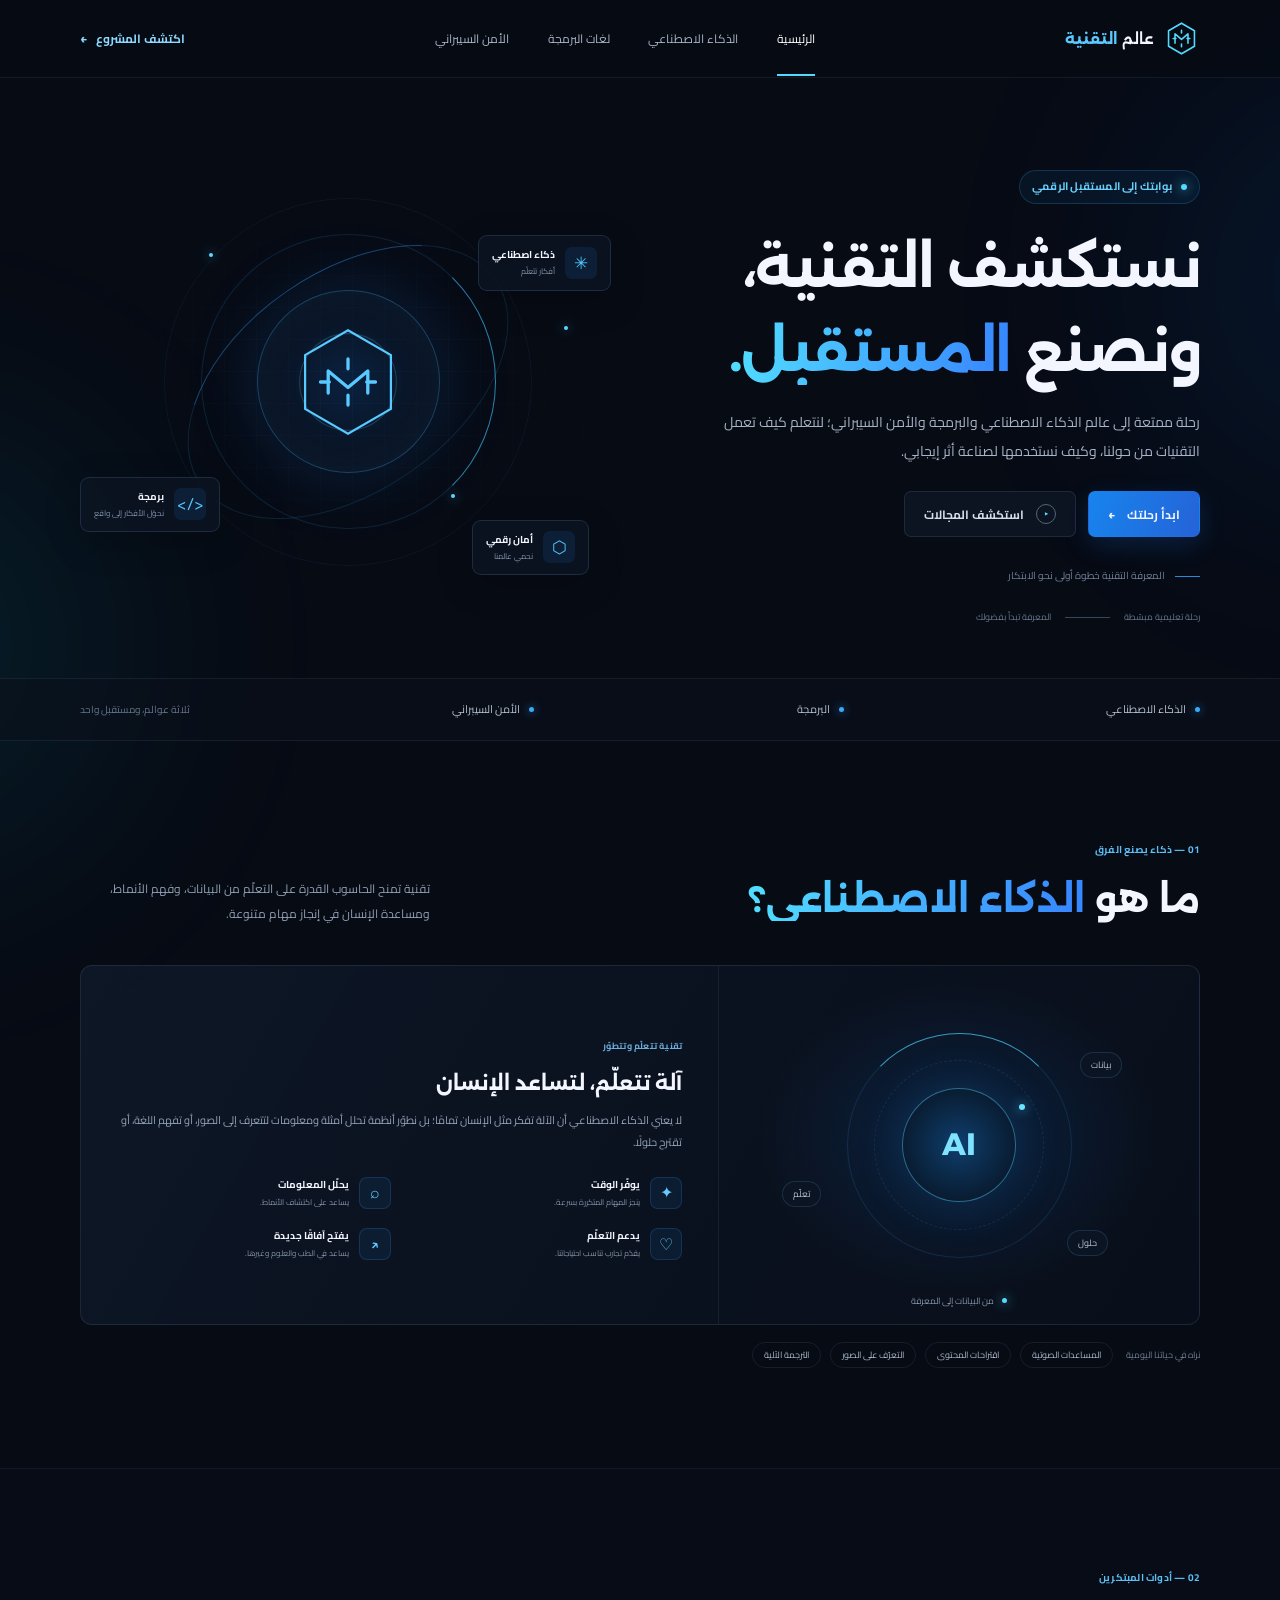
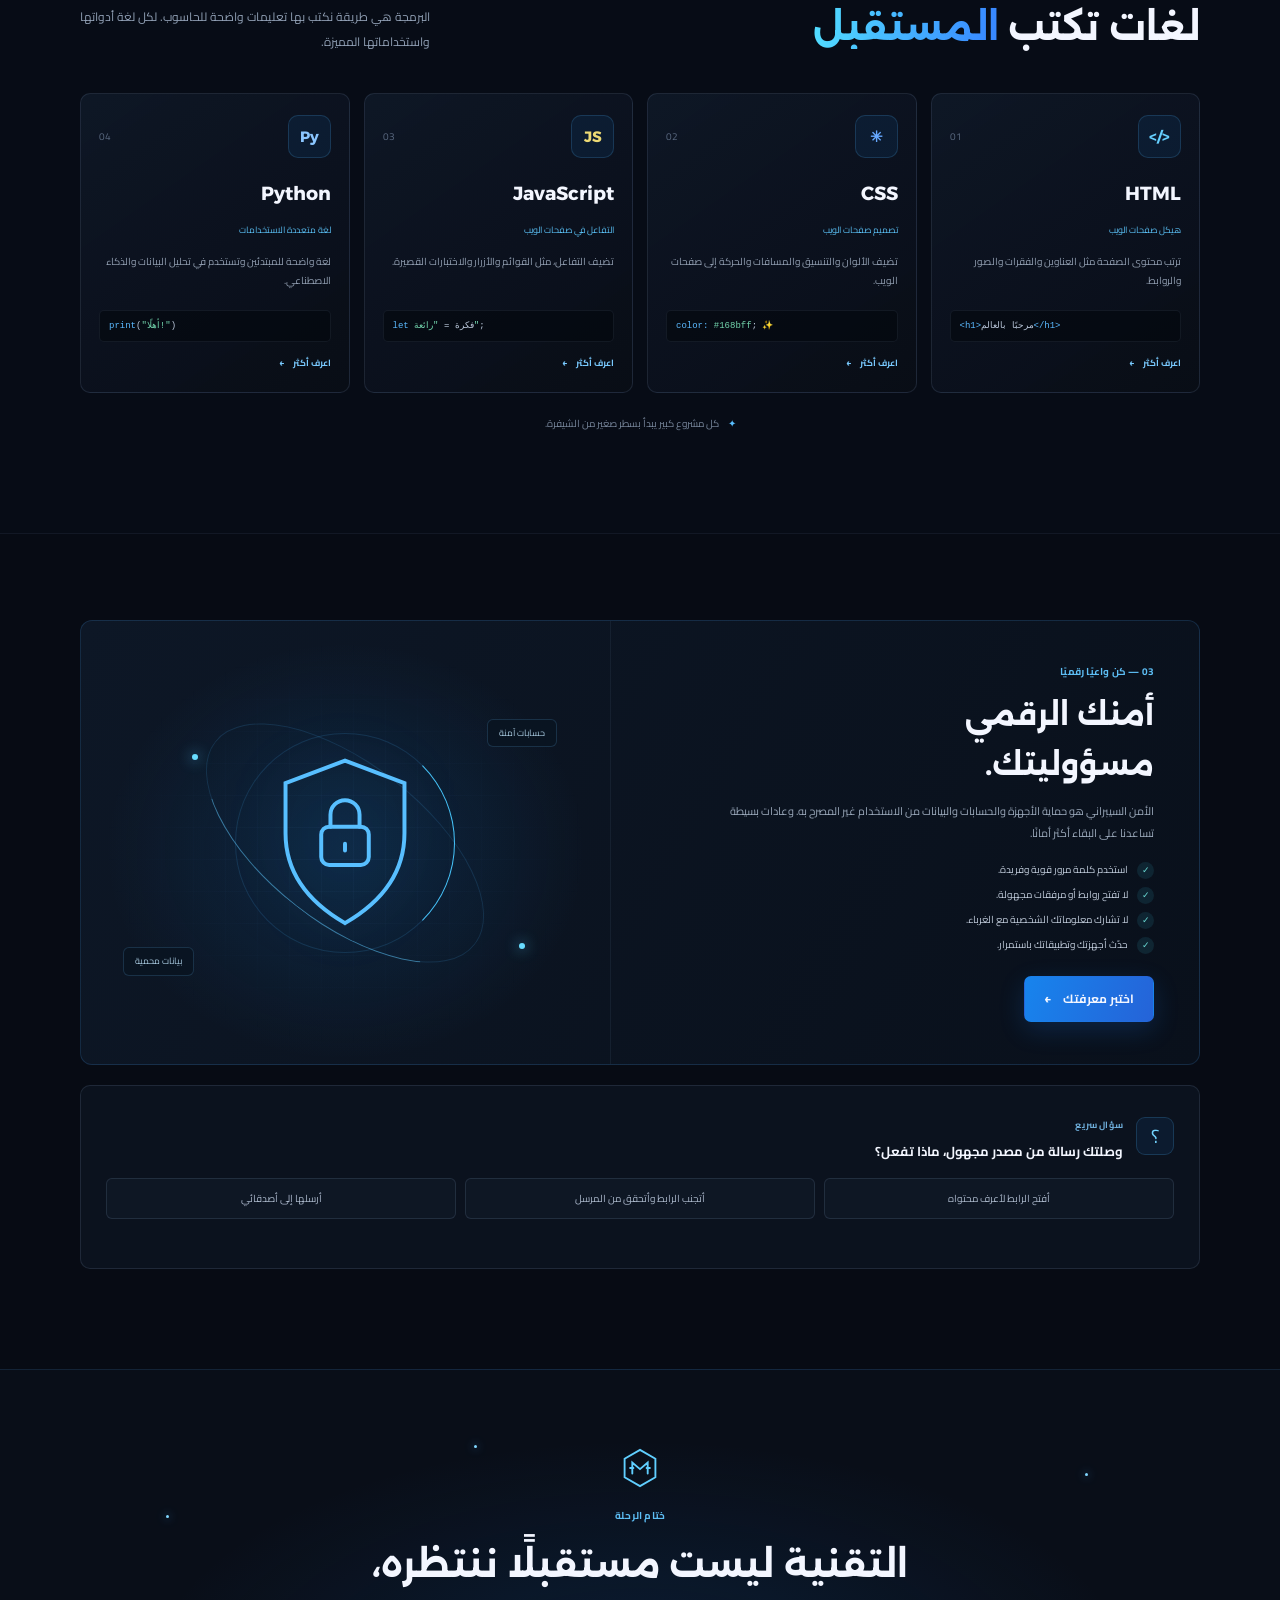
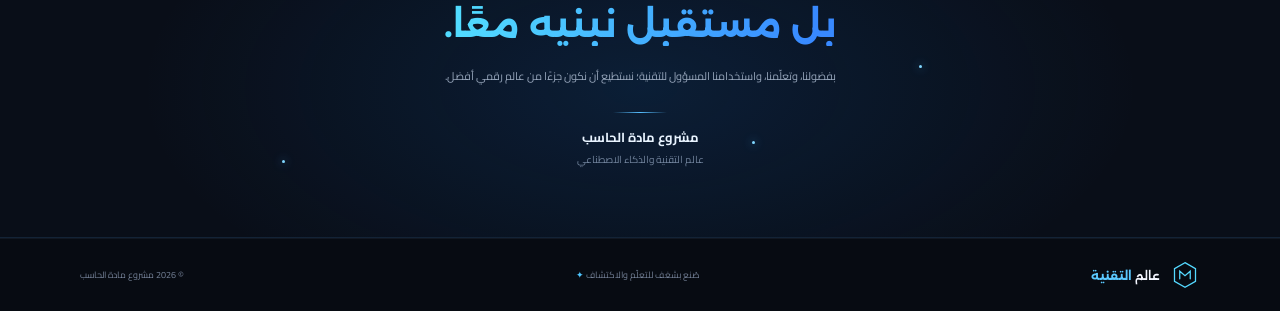
==== home.html @ 77f39cfc "Add files via upload" ====
<!DOCTYPE html>
<html lang="ar" dir="rtl">
<head>
  <meta charset="UTF-8">
  <meta name="viewport" content="width=device-width, initial-scale=1.0">
  <meta name="theme-color" content="#070b14">
  <meta name="description" content="رحلة تعليمية مبسطة لاستكشاف الذكاء الاصطناعي والبرمجة والأمن السيبراني.">
  <title>عالم التقنية والذكاء الاصطناعي</title>
  <link rel="preconnect" href="https://fonts.googleapis.com">
  <link rel="preconnect" href="https://fonts.gstatic.com" crossorigin>
  <link href="https://fonts.googleapis.com/css2?family=Alexandria:wght@400;500;600;700;800&family=Cairo:wght@400;500;600;700;800&display=swap" rel="stylesheet">
  <link rel="stylesheet" href="style.css">
</head>
<body>
  <div class="page-glow page-glow-one" aria-hidden="true"></div>
  <div class="page-glow page-glow-two" aria-hidden="true"></div>

  <header class="site-header">
    <div class="container header-inner">
      <a class="brand" href="#الرئيسية" aria-label="عالم التقنية والذكاء الاصطناعي - الصفحة الرئيسية">
        <span class="brand-mark" aria-hidden="true">
          <svg viewBox="0 0 40 40" fill="none"><path d="M20 3.5 34 11.6v16.8L20 36.5 6 28.4V11.6L20 3.5Z" stroke="currentColor" stroke-width="1.7"/><path d="M13 25V15l7 6 7-6v10M11 20h3m12 0h3m-9-9v3m0 12v3" stroke="currentColor" stroke-width="1.7" stroke-linecap="round" stroke-linejoin="round"/></svg>
        </span>
        <span class="brand-name">عالم <b>التقنية</b></span>
      </a>

      <button class="menu-toggle" type="button" aria-label="فتح قائمة التنقل" aria-expanded="false" aria-controls="main-nav">
        <span></span><span></span><span></span>
      </button>

      <nav class="main-nav" id="main-nav" aria-label="التنقل الرئيسي">
        <a class="nav-link active" href="#الرئيسية">الرئيسية</a>
        <a class="nav-link" href="#الذكاء-الاصطناعي">الذكاء الاصطناعي</a>
        <a class="nav-link" href="#البرمجة">لغات البرمجة</a>
        <a class="nav-link" href="#الأمن-السيبراني">الأمن السيبراني</a>
      </nav>
      <a class="header-cta" href="#المشروع">اكتشف المشروع <span aria-hidden="true">←</span></a>
    </div>
  </header>

  <main>
    <section class="hero section" id="الرئيسية">
      <div class="container hero-layout">
        <div class="hero-copy reveal">
          <span class="eyebrow"><span class="eyebrow-dot"></span> بوابتك إلى المستقبل الرقمي</span>
          <h1>نستكشف التقنية،<br>ونصنع <span class="gradient-text">المستقبل.</span></h1>
          <p class="hero-description">رحلة ممتعة إلى عالم الذكاء الاصطناعي والبرمجة والأمن السيبراني؛ لنتعلم كيف تعمل التقنيات من حولنا، وكيف نستخدمها لصناعة أثر إيجابي.</p>
          <div class="hero-actions">
            <a class="button button-primary" href="#الذكاء-الاصطناعي">ابدأ رحلتك <span aria-hidden="true">←</span></a>
            <a class="button button-quiet" href="#البرمجة"><span class="play-icon" aria-hidden="true">▶</span> استكشف المجالات</a>
          </div>
          <div class="hero-note"><span class="note-line"></span> المعرفة التقنية خطوة أولى نحو الابتكار</div>
        </div>

        <div class="hero-art reveal" aria-label="رسم توضيحي لشبكة تقنية مضيئة" role="img">
          <div class="orbit orbit-one"></div>
          <div class="orbit orbit-two"></div>
          <div class="orbit orbit-three"></div>
          <div class="art-grid"></div>
          <div class="art-center">
            <svg viewBox="0 0 120 120" fill="none" aria-hidden="true">
              <path d="M60 13 99 35.5v49L60 107 21 84.5v-49L60 13Z" stroke="currentColor" stroke-width="2"/>
              <path d="M42 70V50l18 15 18-15v20M35 60h8m34 0h8M60 39v9m0 24v9" stroke="currentColor" stroke-width="3" stroke-linecap="round" stroke-linejoin="round"/>
              <circle cx="60" cy="60" r="44" stroke="currentColor" stroke-opacity=".22"/>
            </svg>
          </div>
          <div class="floating-chip chip-ai"><span class="chip-icon">✳</span><span><b>ذكاء اصطناعي</b><small>أفكار تتعلّم</small></span></div>
          <div class="floating-chip chip-code"><span class="code-symbol">&lt;/&gt;</span><span><b>برمجة</b><small>نحوّل الأفكار إلى واقع</small></span></div>
          <div class="floating-chip chip-shield"><span class="shield-symbol">⬡</span><span><b>أمان رقمي</b><small>نحمي عالمنا</small></span></div>
          <span class="spark spark-one"></span><span class="spark spark-two"></span><span class="spark spark-three"></span>
        </div>
      </div>
      <div class="hero-bottom container">
        <span>رحلة تعليمية مبسّطة</span><span class="hero-bottom-line"></span><span>المعرفة تبدأ بفضولك</span>
      </div>
    </section>

    <section class="intro-strip" aria-label="موضوعات الموقع">
      <div class="container strip-inner">
        <span><i class="strip-dot"></i> الذكاء الاصطناعي</span><span><i class="strip-dot"></i> البرمجة</span><span><i class="strip-dot"></i> الأمن السيبراني</span><span class="strip-caption">ثلاثة عوالم، ومستقبل واحد</span>
      </div>
    </section>

    <section class="section content-section" id="الذكاء-الاصطناعي">
      <div class="container">
        <div class="section-heading reveal">
          <div><span class="section-kicker">01 — ذكاء يصنع الفرق</span><h2>ما هو <span class="gradient-text">الذكاء الاصطناعي؟</span></h2></div>
          <p>تقنية تمنح الحاسوب القدرة على التعلّم من البيانات، وفهم الأنماط، ومساعدة الإنسان في إنجاز مهام متنوعة.</p>
        </div>
        <div class="ai-feature-card reveal">
          <div class="ai-visual">
            <div class="ai-ring ring-a"></div><div class="ai-ring ring-b"></div>
            <div class="ai-core"><span>AI</span><i></i></div>
            <span class="ai-node node-a">بيانات</span><span class="ai-node node-b">تعلّم</span><span class="ai-node node-c">حلول</span>
            <div class="ai-visual-caption"><span class="live-dot"></span> من البيانات إلى المعرفة</div>
          </div>
          <div class="ai-feature-copy">
            <span class="mini-label">تقنية تتعلّم وتتطوّر</span>
            <h3>آلة تتعلّم، لتساعد الإنسان</h3>
            <p>لا يعني الذكاء الاصطناعي أن الآلة تفكر مثل الإنسان تمامًا؛ بل نطوّر أنظمة تحلل أمثلة ومعلومات لتتعرف إلى الصور، أو تفهم اللغة، أو تقترح حلولًا.</p>
            <div class="benefit-grid">
              <div class="benefit"><span class="benefit-icon">✦</span><span><b>يوفّر الوقت</b><small>ينجز المهام المتكررة بسرعة.</small></span></div>
              <div class="benefit"><span class="benefit-icon">⌕</span><span><b>يحلّل المعلومات</b><small>يساعد على اكتشاف الأنماط.</small></span></div>
              <div class="benefit"><span class="benefit-icon">♡</span><span><b>يدعم التعلّم</b><small>يقدّم تجارب تناسب احتياجاتنا.</small></span></div>
              <div class="benefit"><span class="benefit-icon">↗</span><span><b>يفتح آفاقًا جديدة</b><small>يساعد في الطب والعلوم وغيرها.</small></span></div>
            </div>
          </div>
        </div>
        <div class="example-row reveal"><span class="example-label">نراه في حياتنا اليومية</span><span class="example-pill">المساعدات الصوتية</span><span class="example-pill">اقتراحات المحتوى</span><span class="example-pill">التعرّف على الصور</span><span class="example-pill">الترجمة الآلية</span></div>
      </div>
    </section>

    <section class="section content-section programming-section" id="البرمجة">
      <div class="container">
        <div class="section-heading reveal">
          <div><span class="section-kicker">02 — أدوات المبتكرين</span><h2>لغات تكتب <span class="gradient-text">المستقبل</span></h2></div>
          <p>البرمجة هي طريقة نكتب بها تعليمات واضحة للحاسوب. لكل لغة أدواتها واستخداماتها المميزة.</p>
        </div>
        <div class="language-grid">
          <article class="language-card html-card reveal">
            <div class="language-top"><span class="language-icon">&lt;/&gt;</span><span class="language-number">01</span></div>
            <h3>HTML</h3><span class="language-type">هيكل صفحات الويب</span>
            <p>ترتب محتوى الصفحة مثل العناوين والفقرات والصور والروابط.</p>
            <div class="code-sample"><span>&lt;h1&gt;</span>مرحبًا بالعالم<span>&lt;/h1&gt;</span></div>
            <button class="text-button detail-toggle" type="button" aria-expanded="false">اعرف أكثر <span aria-hidden="true">←</span></button>
            <p class="language-detail" hidden>تخيّل HTML مثل هيكل المنزل؛ فهي تحدد العناصر التي تظهر في صفحة الويب.</p>
          </article>
          <article class="language-card css-card reveal">
            <div class="language-top"><span class="language-icon">✳</span><span class="language-number">02</span></div>
            <h3>CSS</h3><span class="language-type">تصميم صفحات الويب</span>
            <p>تضيف الألوان والتنسيق والمسافات والحركة إلى صفحات الويب.</p>
            <div class="code-sample"><span>color:</span> <b>#168bff</b>; <span>✨</span></div>
            <button class="text-button detail-toggle" type="button" aria-expanded="false">اعرف أكثر <span aria-hidden="true">←</span></button>
            <p class="language-detail" hidden>CSS مثل الديكور والألوان؛ تجعل الصفحة أجمل وأسهل في الاستخدام على الشاشات المختلفة.</p>
          </article>
          <article class="language-card js-card reveal">
            <div class="language-top"><span class="language-icon">JS</span><span class="language-number">03</span></div>
            <h3>JavaScript</h3><span class="language-type">التفاعل في صفحات الويب</span>
            <p>تضيف التفاعل، مثل القوائم والأزرار والاختبارات القصيرة.</p>
            <div class="code-sample"><span>let</span> فكرة = <b>"رائعة"</b>;</div>
            <button class="text-button detail-toggle" type="button" aria-expanded="false">اعرف أكثر <span aria-hidden="true">←</span></button>
            <p class="language-detail" hidden>JavaScript تجعل الصفحة تستجيب للمستخدم، وتنفذ أفعالًا عند الضغط أو الاختيار.</p>
          </article>
          <article class="language-card python-card reveal">
            <div class="language-top"><span class="language-icon">Py</span><span class="language-number">04</span></div>
            <h3>Python</h3><span class="language-type">لغة متعددة الاستخدامات</span>
            <p>لغة واضحة للمبتدئين وتستخدم في تحليل البيانات والذكاء الاصطناعي.</p>
            <div class="code-sample"><span>print</span>(<b>"أهلًا!"</b>)</div>
            <button class="text-button detail-toggle" type="button" aria-expanded="false">اعرف أكثر <span aria-hidden="true">←</span></button>
            <p class="language-detail" hidden>تتميّز Python بسهولة قراءة أوامرها، وتساعد على بناء تطبيقات وأدوات في مجالات كثيرة.</p>
          </article>
        </div>
        <p class="programming-note"><span>✦</span> كل مشروع كبير يبدأ بسطر صغير من الشيفرة.</p>
      </div>
    </section>

    <section class="section content-section cyber-section" id="الأمن-السيبراني">
      <div class="container">
        <div class="cyber-card reveal">
          <div class="cyber-copy">
            <span class="section-kicker">03 — كن واعيًا رقميًا</span>
            <h2>أمنك الرقمي<br>مسؤوليتك.</h2>
            <p>الأمن السيبراني هو حماية الأجهزة والحسابات والبيانات من الاستخدام غير المصرح به. وعادات بسيطة تساعدنا على البقاء أكثر أمانًا.</p>
            <ul class="safety-list">
              <li><span>✓</span> استخدم كلمة مرور قوية وفريدة.</li>
              <li><span>✓</span> لا تفتح روابط أو مرفقات مجهولة.</li>
              <li><span>✓</span> لا تشارك معلوماتك الشخصية مع الغرباء.</li>
              <li><span>✓</span> حدّث أجهزتك وتطبيقاتك باستمرار.</li>
            </ul>
            <a class="button button-primary" href="#اختبر-معرفتك">اختبر معرفتك <span aria-hidden="true">←</span></a>
          </div>
          <div class="cyber-art" aria-label="رسم توضيحي لقفل يحمي البيانات" role="img">
            <div class="cyber-grid"></div>
            <div class="cyber-orbit cyber-orbit-one"></div><div class="cyber-orbit cyber-orbit-two"></div>
            <div class="cyber-shield">
              <svg viewBox="0 0 120 140" fill="none" aria-hidden="true"><path d="M60 8 105 25v38c0 31-19 53-45 68C34 116 15 94 15 63V25L60 8Z" stroke="currentColor" stroke-width="3"/><rect x="42" y="58" width="36" height="29" rx="6" stroke="currentColor" stroke-width="3"/><path d="M49 58v-9a11 11 0 0 1 22 0v9m-11 13v5" stroke="currentColor" stroke-width="3" stroke-linecap="round"/></svg>
            </div>
            <span class="cyber-tag tag-one">حسابات آمنة</span><span class="cyber-tag tag-two">بيانات محمية</span>
            <span class="cyber-pulse pulse-one"></span><span class="cyber-pulse pulse-two"></span>
          </div>
        </div>
        <div class="quiz-card reveal" id="اختبر-معرفتك">
          <div class="quiz-heading"><span class="quiz-icon">؟</span><div><span class="mini-label">سؤال سريع</span><h3>وصلتك رسالة من مصدر مجهول، ماذا تفعل؟</h3></div></div>
          <div class="quiz-options" role="group" aria-label="اختر التصرف الأكثر أمانًا">
            <button type="button" class="quiz-option" data-correct="false">أفتح الرابط لأعرف محتواه</button>
            <button type="button" class="quiz-option" data-correct="true">أتجنب الرابط وأتحقق من المرسل</button>
            <button type="button" class="quiz-option" data-correct="false">أرسلها إلى أصدقائي</button>
          </div>
          <p class="quiz-feedback" aria-live="polite"></p>
        </div>
      </div>
    </section>

    <section class="project-section" id="المشروع">
      <div class="project-stars" aria-hidden="true"><i></i><i></i><i></i><i></i><i></i><i></i></div>
      <div class="container project-content reveal">
        <span class="project-mark"><svg viewBox="0 0 40 40" fill="none" aria-hidden="true"><path d="M20 3.5 34 11.6v16.8L20 36.5 6 28.4V11.6L20 3.5Z" stroke="currentColor" stroke-width="1.7"/><path d="M13 25V15l7 6 7-6v10M11 20h3m12 0h3" stroke="currentColor" stroke-width="1.7" stroke-linecap="round"/></svg></span>
        <span class="section-kicker">ختام الرحلة</span>
        <h2>التقنية ليست مستقبلًا ننتظره،<br><span class="gradient-text">بل مستقبل نبنيه معًا.</span></h2>
        <p>بفضولنا، وتعلّمنا، واستخدامنا المسؤول للتقنية؛ نستطيع أن نكون جزءًا من عالم رقمي أفضل.</p>
        <div class="project-divider"></div>
        <span class="project-title">مشروع مادة الحاسب</span>
        <span class="project-subtitle">عالم التقنية والذكاء الاصطناعي</span>
      </div>
    </section>
  </main>

  <footer class="site-footer">
    <div class="container footer-inner">
      <a class="brand footer-brand" href="#الرئيسية"><span class="brand-mark" aria-hidden="true"><svg viewBox="0 0 40 40" fill="none"><path d="M20 3.5 34 11.6v16.8L20 36.5 6 28.4V11.6L20 3.5Z" stroke="currentColor" stroke-width="1.7"/><path d="M13 25V15l7 6 7-6v10" stroke="currentColor" stroke-width="1.7" stroke-linecap="round"/></svg></span><span class="brand-name">عالم <b>التقنية</b></span></a>
      <p>صُنع بشغف للتعلّم والاكتشاف <span>✦</span></p>
      <span class="footer-copy">© <span id="current-year"></span> مشروع مادة الحاسب</span>
    </div>
  </footer>
  <button class="back-to-top" type="button" aria-label="العودة إلى أعلى الصفحة">↑</button>
  <script src="script.js"></script>
</body>
</html>
---- style.css ----
/* ألوان وأنماط أساسية للموقع */
:root {
  color-scheme: dark;
  --background: #070b14;
  --surface: #0c1220;
  --surface-light: #111a2b;
  --text: #f3f6ff;
  --muted: #9aa8bd;
  --blue: #2494ff;
  --cyan: #54d9ff;
  --line: rgba(149, 179, 220, .14);
  --font: "Cairo", "Alexandria", Tahoma, sans-serif;
}

* { box-sizing: border-box; }
html { scroll-behavior: smooth; scroll-padding-top: 92px; }
body { margin: 0; background: var(--background); color: var(--text); font-family: var(--font); line-height: 1.8; overflow-x: hidden; }
body.menu-open { overflow: hidden; }
a { color: inherit; text-decoration: none; }
button { color: inherit; font: inherit; }
::selection { color: #fff; background: #167fe0; }
.container { width: min(1120px, calc(100% - 48px)); margin-inline: auto; }
.section { position: relative; }
.page-glow { position: fixed; z-index: -1; width: 420px; height: 420px; border-radius: 50%; filter: blur(130px); opacity: .11; pointer-events: none; }
.page-glow-one { top: 8%; right: -300px; background: #0876ff; }
.page-glow-two { bottom: 5%; left: -310px; background: #00c6ed; }
.gradient-text { color: #53c5ff; background: linear-gradient(100deg, #51dbff 5%, #3889ff 94%); -webkit-background-clip: text; background-clip: text; -webkit-text-fill-color: transparent; }

/* رأس الصفحة والتنقل */
.site-header { position: sticky; z-index: 20; top: 0; height: 78px; border-bottom: 1px solid rgba(151, 174, 207, .1); background: rgba(7, 11, 20, .84); backdrop-filter: blur(18px); }
.header-inner, .main-nav, .brand, .header-cta { display: flex; align-items: center; }
.header-inner { height: 100%; justify-content: space-between; gap: 24px; }
.brand { flex-shrink: 0; gap: 10px; }
.brand-mark { width: 37px; height: 37px; color: var(--cyan); }
.brand-mark svg, .project-mark svg { width: 100%; height: 100%; }
.brand-name { font-family: "Alexandria", var(--font); font-size: 15px; font-weight: 600; }
.brand-name b { color: #5bc9ff; font-weight: 700; }
.main-nav { height: 100%; gap: clamp(18px, 3vw, 40px); }
.nav-link { position: relative; color: #aab5c7; font-size: 12px; transition: color .2s ease; }
.nav-link:hover, .nav-link.active { color: #fff; }
.nav-link.active::after { position: absolute; right: 0; bottom: -27px; left: 0; height: 2px; background: var(--cyan); content: ""; }
.header-cta { gap: 9px; color: #8cdaff; font-size: 12px; font-weight: 700; }
.header-cta span, .button span, .text-button span { transition: transform .2s ease; }
.header-cta:hover span, .button:hover span, .text-button:hover span { transform: translateX(-4px); }
.menu-toggle { display: none; }

/* واجهة البداية ورسوماتها المولدة باستخدام CSS وSVG */
.hero { min-height: 600px; padding: 76px 0 24px; }
.hero-layout { display: grid; min-height: 455px; grid-template-columns: 1.02fr .98fr; align-items: center; gap: 26px; }
.hero-copy { position: relative; z-index: 2; padding-bottom: 8px; }
.eyebrow, .section-kicker, .mini-label { color: #67cff9; font-size: 11px; font-weight: 700; letter-spacing: .2px; }
.eyebrow { display: inline-flex; align-items: center; gap: 9px; padding: 6px 12px; border: 1px solid rgba(60, 170, 239, .21); border-radius: 99px; background: rgba(23, 111, 173, .1); }
.eyebrow-dot, .live-dot { width: 6px; height: 6px; border-radius: 50%; background: #53d9ff; box-shadow: 0 0 12px #53d9ff; }
h1, h2, h3, p { margin-top: 0; }
.hero h1 { margin: 21px 0 15px; font-family: "Alexandria", var(--font); font-size: clamp(38px, 5vw, 56px); font-weight: 700; line-height: 1.5; letter-spacing: -1.6px; }
.hero-description { max-width: 485px; margin-bottom: 25px; color: #a8b4c7; font-size: 14px; line-height: 2.1; }
.hero-actions { display: flex; flex-wrap: wrap; align-items: center; gap: 12px; }
.button { display: inline-flex; min-height: 46px; align-items: center; justify-content: center; gap: 12px; padding: 0 19px; border: 1px solid transparent; border-radius: 7px; font-size: 12px; font-weight: 700; transition: transform .2s ease, box-shadow .2s ease, border-color .2s ease; }
.button:hover { transform: translateY(-2px); }
.button-primary { background: linear-gradient(110deg, #1784ed, #2563d8); box-shadow: 0 8px 26px rgba(27, 119, 233, .2); }
.button-primary:hover { box-shadow: 0 10px 32px rgba(27, 119, 233, .36); }
.button-quiet { border-color: var(--line); background: rgba(17, 26, 43, .6); color: #d3ddeb; }
.play-icon { display: inline-grid; width: 20px; height: 20px; place-items: center; border: 1px solid #54657c; border-radius: 50%; color: #65d6ff; font-size: 8px; }
.hero-note { display: flex; align-items: center; gap: 10px; margin-top: 30px; color: #738299; font-size: 10px; }
.note-line { width: 25px; height: 1px; background: #288cdd; }
.hero-art { position: relative; display: grid; min-height: 430px; place-items: center; isolation: isolate; }
.art-grid, .cyber-grid { position: absolute; z-index: -1; inset: 3% 3%; background-image: linear-gradient(rgba(99, 145, 203, .055) 1px, transparent 1px), linear-gradient(90deg, rgba(99, 145, 203, .055) 1px, transparent 1px); background-size: 32px 32px; mask-image: radial-gradient(ellipse, black, transparent 70%); }
.art-center { z-index: 2; display: grid; width: 183px; height: 183px; place-items: center; border: 1px solid rgba(71, 183, 255, .3); border-radius: 50%; background: radial-gradient(circle, rgba(23, 130, 255, .19), rgba(15, 30, 52, .43) 60%, rgba(6, 12, 21, .5)); box-shadow: 0 0 75px rgba(20, 130, 255, .19), inset 0 0 40px rgba(57, 169, 255, .1); color: #58caff; animation: core-pulse 4s ease-in-out infinite; }
.art-center svg { width: 132px; }
.orbit { position: absolute; width: 260px; height: 260px; border: 1px solid rgba(61, 160, 237, .17); border-radius: 50%; }
.orbit-one { width: 295px; height: 295px; border-right-color: rgba(68, 194, 255, .65); animation: orbit-spin 15s linear infinite; }
.orbit-two { width: 360px; height: 220px; transform: rotate(-35deg); border-top-color: rgba(51, 143, 228, .45); animation: orbit-spin 20s linear infinite reverse; }
.orbit-three { width: 368px; height: 368px; border-color: rgba(85, 154, 224, .08); }
.floating-chip { position: absolute; z-index: 3; display: flex; align-items: center; gap: 10px; padding: 10px 13px; border: 1px solid rgba(117, 163, 214, .18); border-radius: 9px; background: rgba(12, 20, 34, .87); box-shadow: 0 10px 35px rgba(0, 0, 0, .22); animation: float 5s ease-in-out infinite; }
.floating-chip b, .floating-chip small { display: block; }
.floating-chip b { font-size: 10px; }
.floating-chip small { margin-top: 1px; color: #8190a6; font-size: 8px; }
.chip-icon, .code-symbol, .shield-symbol { display: grid; width: 32px; height: 32px; place-items: center; border-radius: 7px; background: rgba(31, 130, 223, .12); color: #55c8ff; font-size: 17px; }
.chip-ai { top: 16%; right: 1%; }
.chip-code { bottom: 15%; left: 0; animation-delay: -1.8s; }
.chip-shield { right: 5%; bottom: 5%; animation-delay: -3.2s; }
.spark { position: absolute; width: 4px; height: 4px; border-radius: 50%; background: #60d9ff; box-shadow: 0 0 12px #42c8ff; }
.spark-one { top: 20%; left: 24%; }.spark-two { top: 37%; right: 9%; }.spark-three { bottom: 23%; right: 30%; }
.hero-bottom { display: flex; align-items: center; gap: 14px; color: #67768c; font-size: 9px; }
.hero-bottom-line { width: 45px; height: 1px; background: #33475e; }
.intro-strip { border-block: 1px solid rgba(138, 170, 212, .1); background: rgba(11, 17, 28, .55); }
.strip-inner { display: flex; min-height: 61px; align-items: center; justify-content: space-between; gap: 18px; }
.strip-inner > span:not(.strip-caption) { display: flex; align-items: center; gap: 9px; color: #b6c1d1; font-size: 11px; }
.strip-dot { width: 5px; height: 5px; border-radius: 50%; background: #39aaf5; box-shadow: 0 0 10px #258de4; }
.strip-caption { color: #65748b; font-size: 10px; }

/* أقسام المعرفة */
.content-section { padding: 100px 0; }
.section-heading { display: flex; align-items: end; justify-content: space-between; gap: 28px; margin-bottom: 36px; }
.section-kicker { display: block; margin-bottom: 9px; color: #5dbef5; font-size: 10px; }
.section-heading h2, .cyber-copy h2, .project-content h2 { margin: 0; font-family: "Alexandria", var(--font); font-size: clamp(27px, 3.4vw, 37px); font-weight: 700; line-height: 1.65; }
.section-heading > p { max-width: 350px; margin: 0 0 3px; color: #91a0b5; font-size: 12px; line-height: 2.1; }
.ai-feature-card { display: grid; min-height: 360px; grid-template-columns: .86fr 1.14fr; overflow: hidden; border: 1px solid var(--line); border-radius: 12px; background: linear-gradient(120deg, rgba(14, 24, 40, .9), rgba(9, 15, 26, .95)); }
.ai-visual { position: relative; display: grid; min-height: 340px; overflow: hidden; place-items: center; border-left: 1px solid rgba(145, 173, 209, .09); background: radial-gradient(ellipse at 50% 48%, rgba(18, 123, 236, .17), transparent 59%); }
.ai-ring { position: absolute; border: 1px solid rgba(63, 168, 244, .15); border-radius: 50%; }
.ring-a { width: 225px; height: 225px; animation: orbit-spin 24s linear infinite; border-top-color: rgba(77, 208, 255, .7); }
.ring-b { width: 170px; height: 170px; border-style: dashed; animation: orbit-spin 18s linear infinite reverse; }
.ai-core { display: grid; width: 114px; height: 114px; place-items: center; border: 1px solid rgba(86, 204, 255, .45); border-radius: 50%; background: radial-gradient(circle, rgba(24, 141, 240, .27), rgba(7, 15, 26, .91)); box-shadow: 0 0 50px rgba(29, 151, 247, .18); color: #7fe2ff; font-family: "Alexandria", sans-serif; font-size: 31px; font-weight: 700; }
.ai-core i { position: absolute; width: 6px; height: 6px; border-radius: 50%; background: #6be4ff; box-shadow: 0 0 12px #4fcaff; transform: translate(63px, -38px); }
.ai-node { position: absolute; padding: 4px 10px; border: 1px solid rgba(95, 173, 232, .18); border-radius: 99px; background: #0b1422; color: #b4c6da; font-size: 9px; }
.node-a { top: 24%; right: 16%; }.node-b { top: 60%; left: 13%; }.node-c { right: 19%; bottom: 19%; }
.ai-visual-caption { position: absolute; right: 50%; bottom: 15px; display: flex; align-items: center; gap: 8px; color: #8293a9; font-size: 9px; transform: translateX(50%); }
.live-dot { width: 5px; height: 5px; }
.ai-feature-copy { align-self: center; padding: 35px 36px; }
.mini-label { color: #6eaedb; font-size: 9px; }
.ai-feature-copy h3 { margin: 7px 0 8px; font-family: "Alexandria", var(--font); font-size: 20px; }
.ai-feature-copy > p { margin-bottom: 23px; color: #94a2b7; font-size: 11px; line-height: 2; }
.benefit-grid { display: grid; grid-template-columns: 1fr 1fr; gap: 17px 18px; }
.benefit { display: flex; align-items: center; gap: 10px; }
.benefit-icon { display: grid; width: 32px; height: 32px; flex: 0 0 auto; place-items: center; border: 1px solid rgba(59, 151, 232, .2); border-radius: 8px; background: rgba(26, 99, 166, .13); color: #65caff; }
.benefit b, .benefit small { display: block; }
.benefit b { font-size: 10px; }.benefit small { margin-top: 2px; color: #8290a4; font-size: 8px; }
.example-row { display: flex; align-items: center; flex-wrap: wrap; gap: 9px; margin-top: 17px; }
.example-label { margin-left: 4px; color: #6f8096; font-size: 9px; }
.example-pill { padding: 4px 11px; border: 1px solid rgba(137, 167, 203, .12); border-radius: 99px; color: #aab9ca; font-size: 9px; }
.programming-section { border-block: 1px solid rgba(138, 170, 212, .08); background: rgba(10, 15, 25, .48); }
.language-grid { display: grid; grid-template-columns: repeat(4, 1fr); gap: 14px; }
.language-card { position: relative; min-height: 295px; padding: 21px 18px 17px; border: 1px solid var(--line); border-radius: 10px; background: linear-gradient(145deg, rgba(17, 26, 42, .82), rgba(9, 14, 23, .95)); transition: transform .25s ease, border-color .25s ease, box-shadow .25s ease; }
.language-card:hover { transform: translateY(-5px); border-color: rgba(71, 162, 239, .37); box-shadow: 0 14px 35px rgba(0, 0, 0, .18); }
.language-top { display: flex; align-items: center; justify-content: space-between; margin-bottom: 19px; }
.language-icon { display: grid; width: 43px; height: 43px; place-items: center; border: 1px solid rgba(76, 171, 235, .2); border-radius: 10px; background: rgba(21, 107, 178, .12); color: #66d0ff; font-family: "Alexandria", sans-serif; font-size: 15px; font-weight: 700; }
.css-card .language-icon { color: #66a8ff; }.js-card .language-icon { color: #edda74; }.python-card .language-icon { color: #8bc6ff; }
.language-number { color: #58677e; font-size: 10px; }
.language-card h3 { margin: 0 0 2px; font-family: "Alexandria", sans-serif; font-size: 19px; direction: ltr; text-align: right; }
.language-type { color: #59bdf2; font-size: 9px; }
.language-card > p:not(.language-detail) { min-height: 46px; margin: 10px 0 12px; color: #929fb2; font-size: 10px; line-height: 1.9; }
.code-sample { overflow: hidden; padding: 7px 9px; border: 1px solid rgba(133, 160, 193, .1); border-radius: 5px; background: rgba(3, 7, 13, .52); color: #b8c5d8; font-family: Consolas, monospace; font-size: 9px; direction: ltr; text-align: left; white-space: nowrap; }
.code-sample span { color: #5bbaff; }.code-sample b { color: #73d5ad; font-weight: 500; }
.text-button { display: inline-flex; align-items: center; gap: 9px; margin-top: 13px; padding: 0; border: 0; background: none; color: #79caff; cursor: pointer; font-size: 9px; font-weight: 700; }
.language-detail { margin: 10px 0 0; padding-top: 9px; border-top: 1px solid var(--line); color: #9ba9bd; font-size: 9px; line-height: 1.9; }
.language-detail:not([hidden]) { animation: fade-up .25s ease both; }
.programming-note { margin: 22px 0 0; color: #77869b; font-size: 10px; text-align: center; }.programming-note span { margin-left: 7px; color: #59bfff; }

/* الأمن السيبراني والاختبار التفاعلي */
.cyber-section { padding-top: 86px; }
.cyber-card { display: grid; min-height: 420px; grid-template-columns: 1fr .9fr; overflow: hidden; border: 1px solid rgba(66, 146, 220, .2); border-radius: 12px; background: linear-gradient(120deg, #0d1726, #09101b); }
.cyber-copy { align-self: center; padding: 42px 45px; }
.cyber-copy h2 { margin: 0 0 11px; font-size: 30px; }
.cyber-copy > p { max-width: 430px; margin-bottom: 17px; color: #9ba9bb; font-size: 11px; line-height: 2; }
.safety-list { display: grid; gap: 7px; margin: 0 0 22px; padding: 0; list-style: none; }
.safety-list li { display: flex; align-items: center; gap: 9px; color: #c0cbda; font-size: 10px; }
.safety-list li span { display: grid; width: 17px; height: 17px; flex: 0 0 auto; place-items: center; border-radius: 50%; background: rgba(53, 161, 185, .14); color: #68d7d1; font-size: 9px; }
.cyber-art { position: relative; display: grid; min-height: 400px; overflow: hidden; place-items: center; border-right: 1px solid rgba(145, 173, 209, .08); background: radial-gradient(ellipse at 50% 52%, rgba(21, 131, 224, .17), transparent 64%); }
.cyber-shield { z-index: 2; display: grid; width: 162px; height: 185px; place-items: center; filter: drop-shadow(0 0 30px rgba(51, 161, 255, .24)); color: #58bfff; animation: float 5s ease-in-out infinite; }
.cyber-shield svg { width: 100%; height: 100%; }
.cyber-orbit { position: absolute; width: 270px; height: 270px; border: 1px solid rgba(68, 164, 230, .17); border-radius: 50%; }
.cyber-orbit-one { width: 220px; height: 220px; border-right-color: #47c4fa; animation: orbit-spin 18s linear infinite; }
.cyber-orbit-two { width: 330px; height: 160px; transform: rotate(38deg); border-bottom-color: rgba(93, 197, 250, .55); animation: orbit-spin 22s linear infinite reverse; }
.cyber-tag { position: absolute; z-index: 3; padding: 5px 11px; border: 1px solid rgba(90, 163, 223, .2); border-radius: 6px; background: rgba(10, 20, 33, .85); color: #a8c9df; font-size: 9px; }
.tag-one { top: 22%; right: 10%; }.tag-two { bottom: 20%; left: 8%; }
.cyber-pulse { position: absolute; width: 6px; height: 6px; border-radius: 50%; background: #68dcff; box-shadow: 0 0 14px #4dcaff; }
.pulse-one { top: 30%; left: 21%; }.pulse-two { right: 16%; bottom: 26%; }
.quiz-card { margin-top: 20px; padding: 22px 25px; border: 1px solid var(--line); border-radius: 10px; background: rgba(13, 20, 33, .8); }
.quiz-heading { display: flex; align-items: center; gap: 13px; margin-bottom: 15px; }
.quiz-icon { display: grid; width: 38px; height: 38px; flex: 0 0 auto; place-items: center; border: 1px solid rgba(76, 173, 238, .2); border-radius: 9px; background: rgba(28, 104, 170, .13); color: #73d4ff; font-size: 19px; }
.quiz-heading h3 { margin: 3px 0 0; font-size: 13px; }
.quiz-options { display: grid; grid-template-columns: repeat(3, 1fr); gap: 9px; }
.quiz-option { min-height: 41px; padding: 7px 11px; border: 1px solid rgba(138, 166, 199, .16); border-radius: 6px; background: rgba(19, 29, 45, .55); color: #aab8ca; cursor: pointer; font-size: 10px; transition: border-color .2s ease, background .2s ease, color .2s ease; }
.quiz-option:hover:not(:disabled) { border-color: rgba(75, 181, 244, .52); color: #fff; }
.quiz-option:disabled { cursor: default; }
.quiz-option.correct { border-color: rgba(72, 198, 155, .58); background: rgba(35, 136, 104, .16); color: #87e4c2; }
.quiz-option.incorrect { border-color: rgba(228, 100, 111, .55); background: rgba(153, 49, 61, .14); color: #f0a3ab; }
.quiz-feedback { min-height: 18px; margin: 9px 0 0; color: #82dbb7; font-size: 10px; }
.quiz-feedback.error { color: #f0a3ab; }

/* خاتمة المشروع والتذييل */
.project-section { position: relative; overflow: hidden; padding: 76px 0 68px; border-block: 1px solid rgba(75, 151, 224, .15); background: radial-gradient(ellipse at 50% 68%, rgba(20, 103, 191, .18), transparent 55%), #090e18; text-align: center; }
.project-content { position: relative; z-index: 1; display: flex; align-items: center; flex-direction: column; }
.project-mark { width: 44px; height: 44px; margin-bottom: 17px; color: #60cfff; }
.project-content .section-kicker { margin-bottom: 10px; }
.project-content h2 { font-size: clamp(25px, 3.5vw, 36px); }
.project-content > p { max-width: 570px; margin: 13px 0 0; color: #98a7bc; font-size: 11px; }
.project-divider { width: 54px; height: 1px; margin: 25px 0 13px; background: linear-gradient(90deg, transparent, #56bdff, transparent); }
.project-title { color: #e9f4ff; font-size: 13px; font-weight: 700; }
.project-subtitle { margin-top: 2px; color: #72849d; font-size: 10px; }
.project-stars { position: absolute; inset: 0; pointer-events: none; }
.project-stars i { position: absolute; width: 3px; height: 3px; border-radius: 50%; background: #80d7ff; box-shadow: 0 0 10px #43aaf3; animation: twinkle 2.8s ease-in-out infinite alternate; }
.project-stars i:nth-child(1) { top: 22%; right: 15%; }.project-stars i:nth-child(2) { top: 63%; right: 28%; animation-delay: -.8s; }.project-stars i:nth-child(3) { top: 31%; left: 13%; animation-delay: -1.6s; }.project-stars i:nth-child(4) { bottom: 16%; left: 22%; animation-delay: -.5s; }.project-stars i:nth-child(5) { top: 16%; left: 37%; animation-delay: -2s; }.project-stars i:nth-child(6) { right: 41%; bottom: 20%; animation-delay: -1.1s; }
.site-footer { border-top: 1px solid rgba(138, 170, 212, .08); background: #070b12; }
.footer-inner { display: flex; min-height: 72px; align-items: center; justify-content: space-between; gap: 18px; }
.footer-brand .brand-mark { width: 30px; height: 30px; }.footer-brand .brand-name { font-size: 12px; }
.footer-inner > p, .footer-copy { margin: 0; color: #748197; font-size: 9px; }.footer-inner > p span { color: #4fc6ff; }
.back-to-top { position: fixed; z-index: 10; right: 22px; bottom: 22px; display: grid; width: 40px; height: 40px; place-items: center; border: 1px solid rgba(81, 175, 240, .3); border-radius: 8px; background: #111c2c; color: #7ad8ff; cursor: pointer; font-size: 20px; opacity: 0; pointer-events: none; transform: translateY(8px); transition: opacity .2s ease, transform .2s ease; }
.back-to-top.visible { opacity: 1; pointer-events: auto; transform: translateY(0); }
.reveal { opacity: 0; transform: translateY(17px); transition: opacity .65s ease, transform .65s ease; }
.reveal.is-visible { opacity: 1; transform: translateY(0); }

@keyframes orbit-spin { to { transform: rotate(360deg); } }
@keyframes float { 0%, 100% { translate: 0 0; } 50% { translate: 0 -8px; } }
@keyframes core-pulse { 0%, 100% { box-shadow: 0 0 75px rgba(20, 130, 255, .19), inset 0 0 40px rgba(57, 169, 255, .1); } 50% { box-shadow: 0 0 95px rgba(20, 160, 255, .27), inset 0 0 55px rgba(57, 169, 255, .16); } }
@keyframes twinkle { from { opacity: .25; transform: scale(.7); } to { opacity: 1; transform: scale(1.25); } }
@keyframes fade-up { from { opacity: 0; transform: translateY(5px); } to { opacity: 1; transform: translateY(0); } }

@media (max-width: 850px) {
  .container { width: min(700px, calc(100% - 40px)); }
  .header-inner { gap: 14px; }.main-nav { gap: 15px; }.nav-link { font-size: 10px; }.header-cta { font-size: 10px; }
  .hero { padding-top: 55px; }.hero-layout { grid-template-columns: 1fr .85fr; gap: 8px; }.hero h1 { font-size: 42px; }.hero-art { min-height: 370px; transform: scale(.86); }
  .content-section { padding: 76px 0; }.ai-feature-copy { padding: 27px 24px; }.language-grid { grid-template-columns: repeat(2, 1fr); }.language-card { min-height: 275px; }
  .cyber-copy { padding: 35px 28px; }.cyber-art { min-height: 380px; }
}

@media (max-width: 620px) {
  html { scroll-padding-top: 72px; }
  .container { width: calc(100% - 36px); }
  .site-header { height: 66px; }.brand-mark { width: 33px; height: 33px; }.brand-name { font-size: 13px; }
  .menu-toggle { display: flex; width: 38px; height: 38px; align-items: center; justify-content: center; flex-direction: column; gap: 5px; margin-right: auto; border: 1px solid var(--line); border-radius: 7px; background: rgba(17, 26, 43, .7); cursor: pointer; }
  .menu-toggle span { width: 16px; height: 1.5px; border-radius: 2px; background: #c5d6e8; transition: transform .2s ease, opacity .2s ease; }
  .menu-toggle[aria-expanded="true"] span:first-child { transform: translateY(6.5px) rotate(45deg); }.menu-toggle[aria-expanded="true"] span:nth-child(2) { opacity: 0; }.menu-toggle[aria-expanded="true"] span:last-child { transform: translateY(-6.5px) rotate(-45deg); }
  .main-nav { position: fixed; z-index: 19; top: 66px; right: 0; left: 0; display: flex; height: auto; align-items: stretch; flex-direction: column; gap: 0; padding: 8px 18px 16px; border-bottom: 1px solid var(--line); background: rgba(8, 13, 22, .98); opacity: 0; pointer-events: none; transform: translateY(-8px); transition: opacity .2s ease, transform .2s ease; }
  .main-nav.open { opacity: 1; pointer-events: auto; transform: translateY(0); }.nav-link { padding: 11px 5px; border-bottom: 1px solid rgba(138, 170, 212, .07); font-size: 12px; }.nav-link.active::after { display: none; }
  .header-cta { gap: 5px; font-size: 9px; }
  .hero { min-height: auto; padding: 49px 0 19px; }.hero-layout { display: flex; min-height: auto; flex-direction: column; align-items: stretch; gap: 0; }.hero-copy { padding: 0 2px; }.eyebrow { font-size: 9px; }.hero h1 { margin-top: 17px; font-size: clamp(34px, 10vw, 44px); line-height: 1.48; }.hero-description { font-size: 12px; }.hero-note { margin-top: 19px; }
  .hero-art { min-height: 325px; margin: -5px 0 -10px; transform: scale(.83); transform-origin: center; }.art-center { width: 154px; height: 154px; }.art-center svg { width: 113px; }.orbit-one { width: 260px; height: 260px; }.orbit-two { width: 310px; height: 190px; }.orbit-three { width: 320px; height: 320px; }.floating-chip { padding: 8px 10px; }.chip-ai { top: 11%; right: 0; }.chip-code { bottom: 10%; left: 0; }.chip-shield { right: 1%; bottom: 0; }
  .hero-bottom { font-size: 8px; }.strip-inner { min-height: 57px; flex-wrap: wrap; justify-content: center; gap: 8px 17px; padding-block: 11px; }.strip-inner > span:not(.strip-caption) { font-size: 9px; }.strip-caption { display: none; }
  .content-section { padding: 68px 0; }.section-heading { align-items: flex-start; flex-direction: column; gap: 8px; margin-bottom: 25px; }.section-heading h2, .cyber-copy h2 { font-size: 27px; }.section-heading > p { font-size: 11px; }
  .ai-feature-card { grid-template-columns: 1fr; }.ai-visual { min-height: 275px; border-left: 0; border-bottom: 1px solid rgba(145, 173, 209, .09); }.ai-feature-copy { padding: 23px 20px 25px; }.ai-feature-copy h3 { font-size: 17px; }.ai-feature-copy > p { font-size: 10px; }.benefit-grid { gap: 15px 8px; }.benefit b { font-size: 9px; }.benefit small { font-size: 8px; }.example-row { gap: 7px; }.example-label { width: 100%; }
  .programming-section { padding-block: 68px; }.language-grid { gap: 10px; }.language-card { min-height: 280px; padding: 16px 13px 14px; }.language-card h3 { font-size: 17px; }.language-card > p:not(.language-detail) { font-size: 9px; }.language-type { font-size: 8px; }.code-sample { font-size: 8px; }
  .cyber-section { padding-top: 62px; }.cyber-card { grid-template-columns: 1fr; }.cyber-copy { padding: 29px 21px; }.cyber-copy h2 { font-size: 27px; }.cyber-copy > p { font-size: 10px; }.safety-list li { font-size: 9px; }.cyber-art { min-height: 270px; border-right: 0; border-top: 1px solid rgba(145, 173, 209, .08); }.cyber-shield { width: 130px; height: 150px; }.cyber-orbit-one { width: 185px; height: 185px; }.cyber-orbit-two { width: 270px; height: 130px; }
  .quiz-card { padding: 18px 14px; }.quiz-heading { align-items: flex-start; }.quiz-heading h3 { font-size: 11px; }.quiz-options { grid-template-columns: 1fr; gap: 7px; }.quiz-option { text-align: right; }
  .project-section { padding: 60px 0 54px; }.project-content h2 { font-size: 24px; }.project-content > p { font-size: 10px; }.project-title { font-size: 12px; }
  .footer-inner { min-height: 100px; flex-wrap: wrap; justify-content: space-between; gap: 6px; padding-block: 14px; }.footer-inner > p { order: 3; width: 100%; text-align: center; }.footer-copy { font-size: 8px; }.back-to-top { right: 13px; bottom: 13px; width: 36px; height: 36px; }
}

@media (prefers-reduced-motion: reduce) {
  *, *::before, *::after { scroll-behavior: auto !important; animation-duration: .01ms !important; animation-iteration-count: 1 !important; transition-duration: .01ms !important; }
  .reveal { opacity: 1; transform: none; }
}
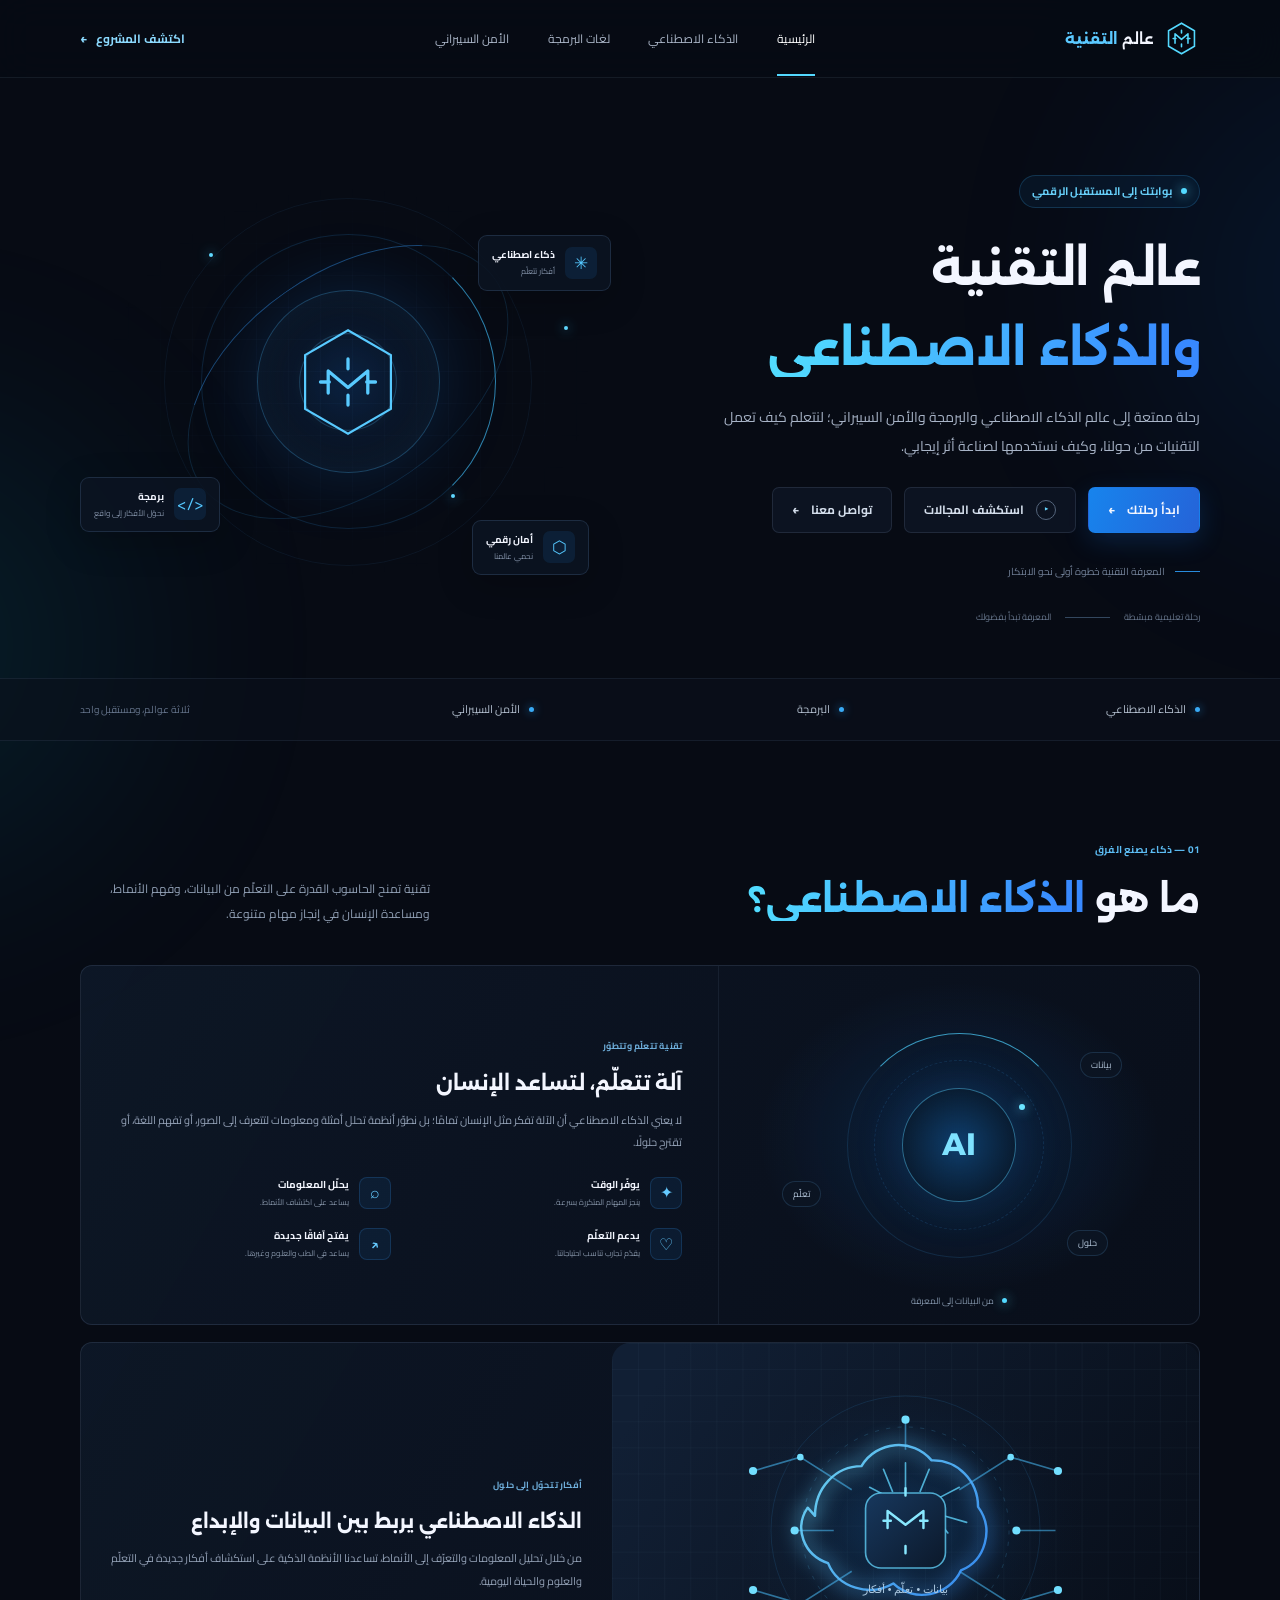
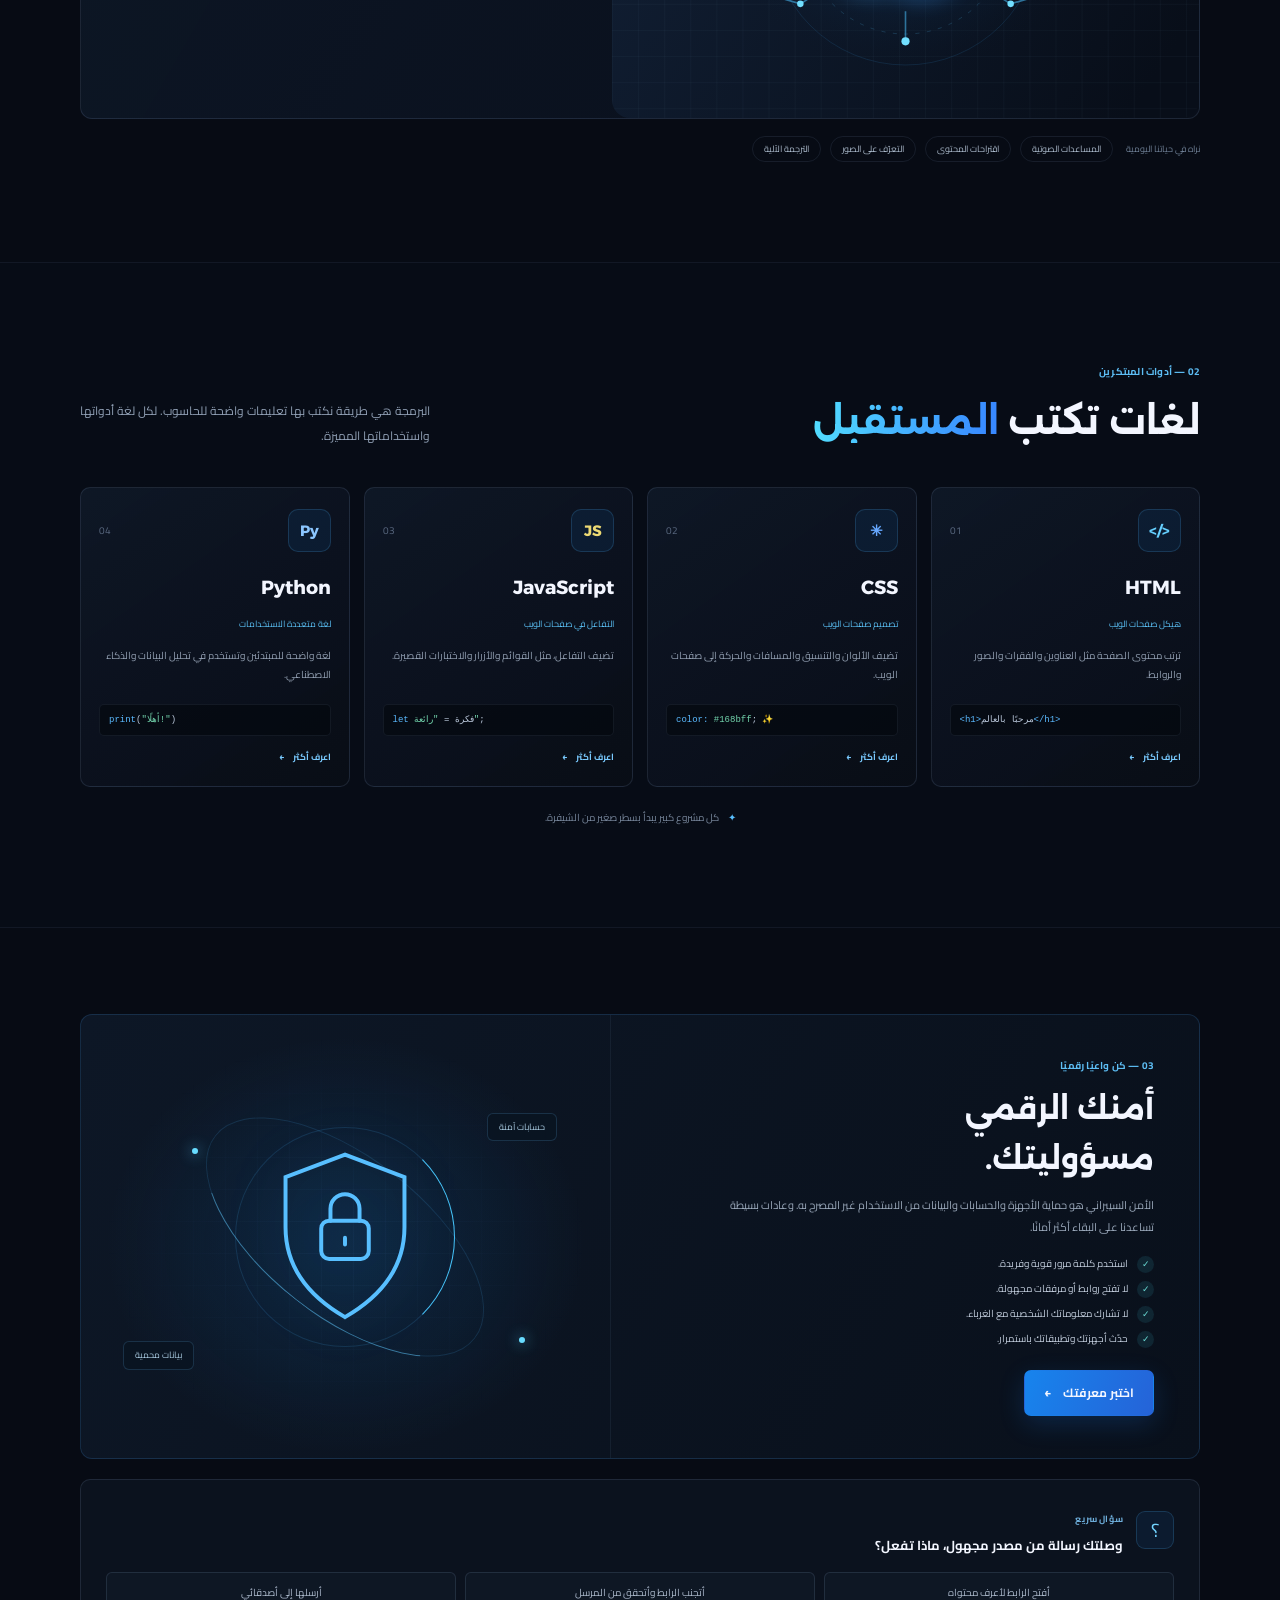
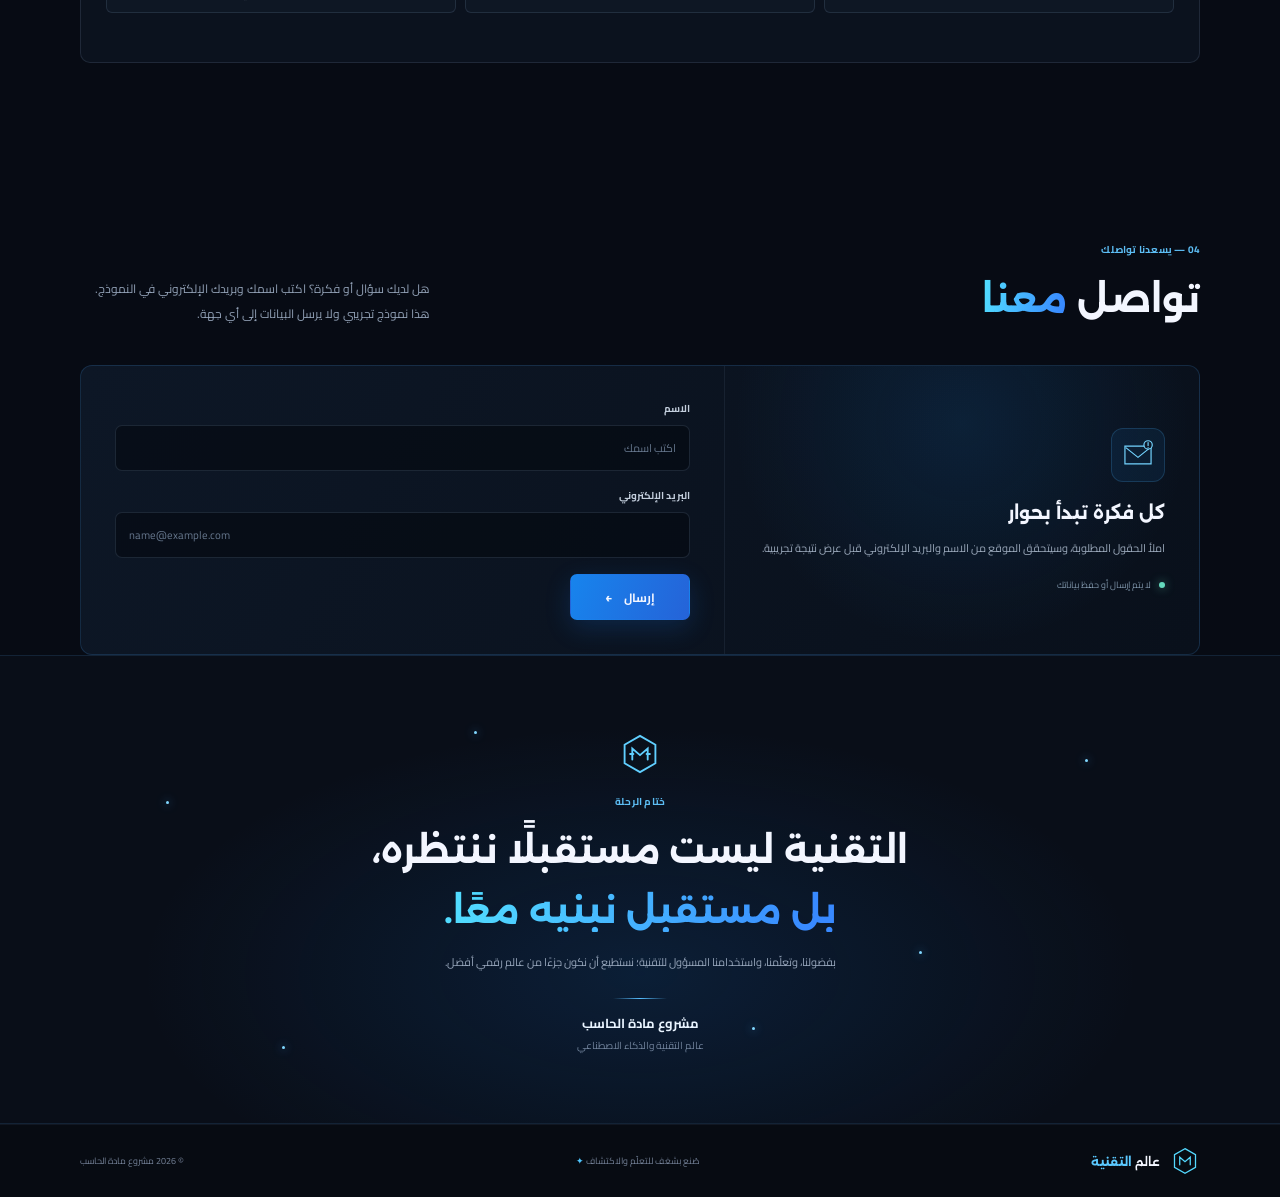
==== commit 1139dd18: "Add files via upload" ====
--- a/home.html
+++ b/home.html
@@ -43,11 +43,12 @@
       <div class="container hero-layout">
         <div class="hero-copy reveal">
           <span class="eyebrow"><span class="eyebrow-dot"></span> بوابتك إلى المستقبل الرقمي</span>
-          <h1>نستكشف التقنية،<br>ونصنع <span class="gradient-text">المستقبل.</span></h1>
+          <h1 class="hero-title">عالم التقنية<br><span class="gradient-text">والذكاء الاصطناعي</span></h1>
           <p class="hero-description">رحلة ممتعة إلى عالم الذكاء الاصطناعي والبرمجة والأمن السيبراني؛ لنتعلم كيف تعمل التقنيات من حولنا، وكيف نستخدمها لصناعة أثر إيجابي.</p>
           <div class="hero-actions">
             <a class="button button-primary" href="#الذكاء-الاصطناعي">ابدأ رحلتك <span aria-hidden="true">←</span></a>
             <a class="button button-quiet" href="#البرمجة"><span class="play-icon" aria-hidden="true">▶</span> استكشف المجالات</a>
+            <a class="button button-quiet" href="#تواصل-معنا">تواصل معنا <span aria-hidden="true">←</span></a>
           </div>
           <div class="hero-note"><span class="note-line"></span> المعرفة التقنية خطوة أولى نحو الابتكار</div>
         </div>
@@ -104,6 +105,14 @@
               <div class="benefit"><span class="benefit-icon">♡</span><span><b>يدعم التعلّم</b><small>يقدّم تجارب تناسب احتياجاتنا.</small></span></div>
               <div class="benefit"><span class="benefit-icon">↗</span><span><b>يفتح آفاقًا جديدة</b><small>يساعد في الطب والعلوم وغيرها.</small></span></div>
             </div>
+          </div>
+        </div>
+        <div class="ai-image-card reveal">
+          <img src="ai-illustration.svg" alt="رسم توضيحي لشبكة ذكاء اصطناعي متصلة بالبيانات والأفكار" width="720" height="460" loading="lazy">
+          <div class="ai-image-copy">
+            <span class="mini-label">أفكار تتحوّل إلى حلول</span>
+            <h3>الذكاء الاصطناعي يربط بين البيانات والإبداع</h3>
+            <p>من خلال تحليل المعلومات والتعرّف إلى الأنماط، تساعدنا الأنظمة الذكية على استكشاف أفكار جديدة في التعلّم والعلوم والحياة اليومية.</p>
           </div>
         </div>
         <div class="example-row reveal"><span class="example-label">نراه في حياتنا اليومية</span><span class="example-pill">المساعدات الصوتية</span><span class="example-pill">اقتراحات المحتوى</span><span class="example-pill">التعرّف على الصور</span><span class="example-pill">الترجمة الآلية</span></div>
@@ -191,6 +200,37 @@
       </div>
     </section>
 
+    <section class="section contact-section" id="تواصل-معنا">
+      <div class="container">
+        <div class="section-heading reveal">
+          <div><span class="section-kicker">04 — يسعدنا تواصلك</span><h2>تواصل <span class="gradient-text">معنا</span></h2></div>
+          <p>هل لديك سؤال أو فكرة؟ اكتب اسمك وبريدك الإلكتروني في النموذج. هذا نموذج تجريبي ولا يرسل البيانات إلى أي جهة.</p>
+        </div>
+        <div class="contact-card reveal">
+          <div class="contact-intro">
+            <span class="contact-symbol" aria-hidden="true">
+              <svg viewBox="0 0 64 64" fill="none"><path d="M10 17h44v30H10z" stroke="currentColor" stroke-width="2"/><path d="m12 20 20 16 20-16" stroke="currentColor" stroke-width="2" stroke-linecap="round" stroke-linejoin="round"/><circle cx="49" cy="15" r="7" fill="#0d1726" stroke="currentColor" stroke-width="2"/><path d="M49 11v5m0 3h.01" stroke="currentColor" stroke-width="2" stroke-linecap="round"/></svg>
+            </span>
+            <h3>كل فكرة تبدأ بحوار</h3>
+            <p>املأ الحقول المطلوبة، وسيتحقق الموقع من الاسم والبريد الإلكتروني قبل عرض نتيجة تجريبية.</p>
+            <span class="contact-note"><i></i> لا يتم إرسال أو حفظ بياناتك</span>
+          </div>
+          <form class="contact-form" id="contact-form">
+            <div class="form-field">
+              <label for="contact-name">الاسم</label>
+              <input id="contact-name" name="name" type="text" autocomplete="name" minlength="2" maxlength="80" placeholder="اكتب اسمك" required>
+            </div>
+            <div class="form-field">
+              <label for="contact-email">البريد الإلكتروني</label>
+              <input id="contact-email" name="email" type="email" autocomplete="email" placeholder="name@example.com" dir="ltr" required>
+            </div>
+            <button class="button button-primary contact-submit" type="submit">إرسال <span aria-hidden="true">←</span></button>
+            <p class="form-status" id="form-status" role="status" aria-live="polite" hidden></p>
+          </form>
+        </div>
+      </div>
+    </section>
+
     <section class="project-section" id="المشروع">
       <div class="project-stars" aria-hidden="true"><i></i><i></i><i></i><i></i><i></i><i></i></div>
       <div class="container project-content reveal">
--- a/style.css
+++ b/style.css
@@ -230,3 +230,46 @@
   *, *::before, *::after { scroll-behavior: auto !important; animation-duration: .01ms !important; animation-iteration-count: 1 !important; transition-duration: .01ms !important; }
   .reveal { opacity: 1; transform: none; }
 }
+
+/* العنوان والصورة الجديدة */
+.hero-title { font-size: clamp(32px, 4.5vw, 48px) !important; line-height: 1.65 !important; letter-spacing: -.7px !important; }
+.ai-image-card { display: grid; grid-template-columns: 1.05fr .95fr; align-items: center; overflow: hidden; margin-top: 17px; border: 1px solid var(--line); border-radius: 12px; background: linear-gradient(120deg, rgba(14, 24, 40, .9), rgba(9, 15, 26, .95)); }
+.ai-image-card img { display: block; width: 100%; height: 100%; min-height: 235px; object-fit: cover; }
+.ai-image-copy { padding: 28px 30px; }
+.ai-image-copy h3 { margin: 8px 0; font-family: "Alexandria", var(--font); font-size: 19px; line-height: 1.8; }
+.ai-image-copy p { margin: 0; color: #94a2b7; font-size: 11px; line-height: 2.1; }
+
+/* نموذج تواصل تجريبي مع توضيح عدم إرسال البيانات */
+.contact-section { padding-top: 78px; }
+.contact-card { display: grid; grid-template-columns: .85fr 1.15fr; overflow: hidden; border: 1px solid rgba(66, 146, 220, .2); border-radius: 12px; background: linear-gradient(120deg, #0d1726, #09101b); }
+.contact-intro { display: flex; align-items: flex-start; flex-direction: column; justify-content: center; padding: 34px; border-left: 1px solid rgba(145, 173, 209, .09); background: radial-gradient(ellipse at 50% 20%, rgba(21, 131, 224, .13), transparent 68%); }
+.contact-symbol { display: grid; width: 54px; height: 54px; place-items: center; margin-bottom: 15px; border: 1px solid rgba(76, 173, 238, .2); border-radius: 12px; background: rgba(28, 104, 170, .13); color: #73d4ff; }
+.contact-symbol svg { width: 38px; height: 38px; }
+.contact-intro h3 { margin: 0 0 7px; font-family: "Alexandria", var(--font); font-size: 18px; }
+.contact-intro > p { margin: 0; color: #9ba9bb; font-size: 11px; line-height: 2; }
+.contact-note { display: flex; align-items: center; gap: 8px; margin-top: 18px; color: #7e94a9; font-size: 9px; }
+.contact-note i { width: 6px; height: 6px; border-radius: 50%; background: #64d9bd; box-shadow: 0 0 10px rgba(100, 217, 189, .6); }
+.contact-form { display: grid; gap: 16px; padding: 34px; }
+.form-field { display: grid; gap: 7px; }
+.form-field label { color: #c4cfdd; font-size: 10px; font-weight: 700; }
+.form-field input { width: 100%; min-height: 46px; padding: 10px 13px; border: 1px solid rgba(138, 166, 199, .17); border-radius: 7px; outline: none; background: rgba(5, 10, 18, .65); color: #f3f6ff; font: inherit; font-size: 11px; transition: border-color .2s ease, box-shadow .2s ease; }
+.form-field input::placeholder { color: #66778d; }
+.form-field input:focus { border-color: rgba(79, 182, 247, .7); box-shadow: 0 0 0 3px rgba(38, 139, 221, .12); }
+.form-field input:invalid:not(:placeholder-shown) { border-color: rgba(228, 100, 111, .55); }
+.contact-submit { justify-self: start; min-width: 120px; cursor: pointer; }
+.form-status { margin: 0; padding: 10px 12px; border: 1px solid rgba(72, 198, 155, .28); border-radius: 7px; background: rgba(35, 136, 104, .12); color: #91e2c3; font-size: 10px; line-height: 1.9; }
+
+@media (max-width: 620px) {
+  .hero-title { font-size: clamp(30px, 8.5vw, 40px) !important; }
+  .ai-image-card { grid-template-columns: 1fr; }
+  .ai-image-card img { min-height: 0; aspect-ratio: 1.56; }
+  .ai-image-copy { padding: 21px 20px 24px; }
+  .ai-image-copy h3 { font-size: 16px; }
+  .ai-image-copy p { font-size: 10px; }
+  .contact-section { padding-top: 60px; }
+  .contact-card { grid-template-columns: 1fr; }
+  .contact-intro { padding: 24px 21px; border-bottom: 1px solid rgba(145, 173, 209, .09); border-left: 0; }
+  .contact-intro h3 { font-size: 16px; }
+  .contact-form { gap: 13px; padding: 22px 21px 24px; }
+  .contact-submit { width: 100%; }
+}
